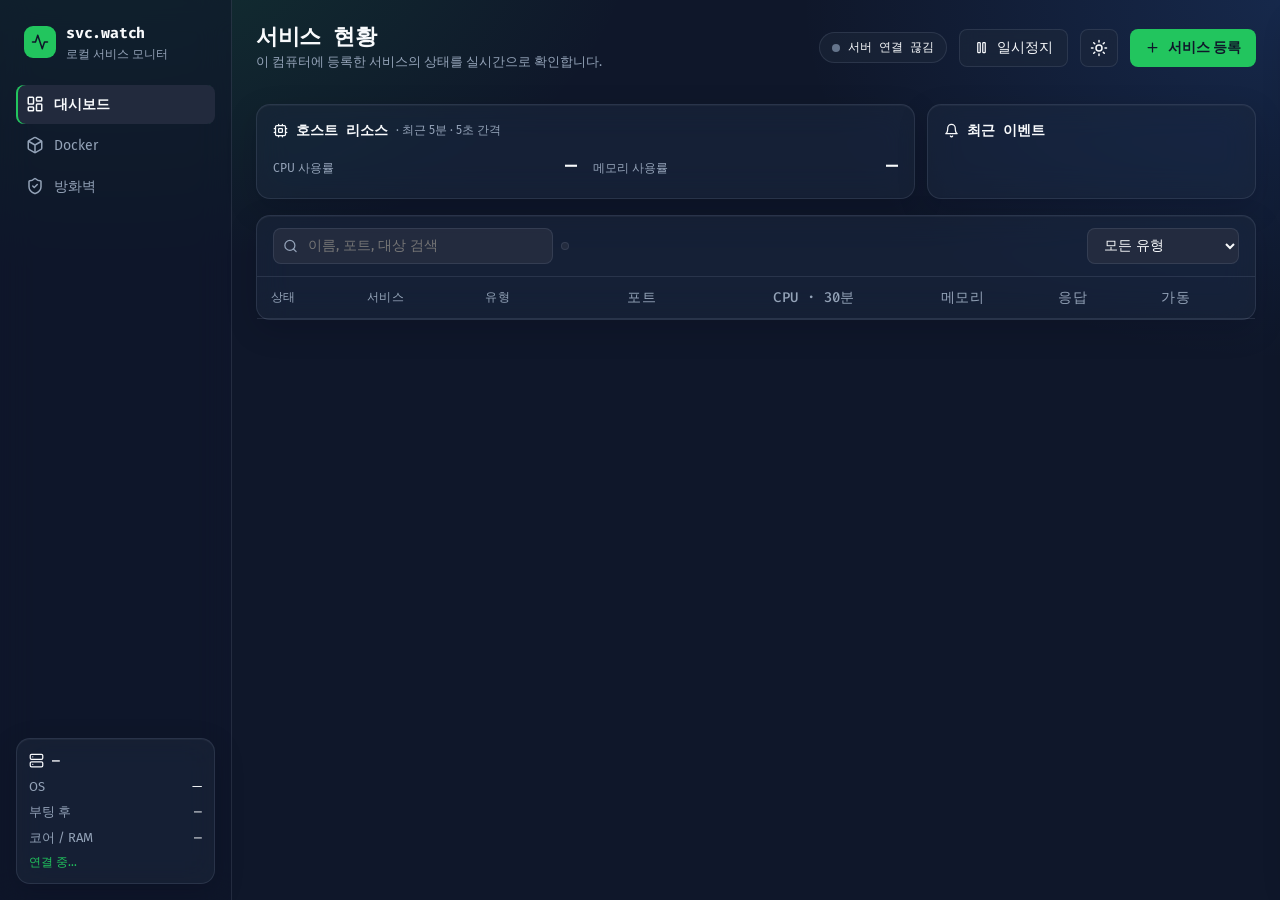
==== frontend/index.html @ e343bd52 "svc.watch 로컬 서비스 모니터 대시보드 추가 - FastAPI + psutil 백엔드, 빌드 없는 HTML/JS 프론트엔드 (127.0.0.1 전용) - 모니터링 대상: W" ====
<!DOCTYPE html>
<html lang="ko" data-theme="dark">
<head>
<meta charset="UTF-8">
<meta name="viewport" content="width=device-width, initial-scale=1">
<title>svc.watch · 로컬 서비스 모니터</title>
<link rel="preconnect" href="https://fonts.googleapis.com">
<link href="https://fonts.googleapis.com/css2?family=Fira+Code:wght@400;500;600;700&family=Fira+Sans:wght@300;400;500;600;700&display=swap" rel="stylesheet">
<link rel="stylesheet" href="app.css">
<script>document.documentElement.dataset.theme = localStorage.getItem('theme') || 'dark';</script>
</head>
<body>
<svg width="0" height="0" style="position:absolute" aria-hidden="true">
  <defs>
    <symbol id="i-server" viewBox="0 0 24 24"><rect width="20" height="8" x="2" y="2" rx="2"/><rect width="20" height="8" x="2" y="14" rx="2"/><path d="M6 6h.01M6 18h.01"/></symbol>
    <symbol id="i-dash" viewBox="0 0 24 24"><rect width="7" height="9" x="3" y="3" rx="1"/><rect width="7" height="5" x="14" y="3" rx="1"/><rect width="7" height="9" x="14" y="12" rx="1"/><rect width="7" height="5" x="3" y="16" rx="1"/></symbol>
    <symbol id="i-bell" viewBox="0 0 24 24"><path d="M6 8a6 6 0 0 1 12 0c0 7 3 9 3 9H3s3-2 3-9"/><path d="M10.3 21a1.94 1.94 0 0 0 3.4 0"/></symbol>
    <symbol id="i-file" viewBox="0 0 24 24"><path d="M15 2H6a2 2 0 0 0-2 2v16a2 2 0 0 0 2 2h12a2 2 0 0 0 2-2V7Z"/><path d="M14 2v4a2 2 0 0 0 2 2h4"/><path d="M16 13H8M16 17H8M10 9H8"/></symbol>
    <symbol id="i-gear" viewBox="0 0 24 24"><path d="M12.22 2h-.44a2 2 0 0 0-2 2v.18a2 2 0 0 1-1 1.73l-.43.25a2 2 0 0 1-2 0l-.15-.08a2 2 0 0 0-2.73.73l-.22.38a2 2 0 0 0 .73 2.73l.15.1a2 2 0 0 1 1 1.72v.51a2 2 0 0 1-1 1.74l-.15.09a2 2 0 0 0-.73 2.73l.22.38a2 2 0 0 0 2.73.73l.15-.08a2 2 0 0 1 2 0l.43.25a2 2 0 0 1 1 1.73V20a2 2 0 0 0 2 2h.44a2 2 0 0 0 2-2v-.18a2 2 0 0 1 1-1.73l.43-.25a2 2 0 0 1 2 0l.15.08a2 2 0 0 0 2.73-.73l.22-.39a2 2 0 0 0-.73-2.73l-.15-.08a2 2 0 0 1-1-1.74v-.5a2 2 0 0 1 1-1.74l.15-.09a2 2 0 0 0 .73-2.73l-.22-.38a2 2 0 0 0-2.73-.73l-.15.08a2 2 0 0 1-2 0l-.43-.25a2 2 0 0 1-1-1.73V4a2 2 0 0 0-2-2z"/><circle cx="12" cy="12" r="3"/></symbol>
    <symbol id="i-cpu" viewBox="0 0 24 24"><rect width="16" height="16" x="4" y="4" rx="2"/><rect width="6" height="6" x="9" y="9" rx="1"/><path d="M15 2v2M15 20v2M2 15h2M2 9h2M20 15h2M20 9h2M9 2v2M9 20v2"/></symbol>
    <symbol id="i-box" viewBox="0 0 24 24"><path d="M21 8a2 2 0 0 0-1-1.73l-7-4a2 2 0 0 0-2 0l-7 4A2 2 0 0 0 3 8v8a2 2 0 0 0 1 1.73l7 4a2 2 0 0 0 2 0l7-4A2 2 0 0 0 21 16Z"/><path d="m3.3 7 8.7 5 8.7-5M12 22V12"/></symbol>
    <symbol id="i-globe" viewBox="0 0 24 24"><circle cx="12" cy="12" r="10"/><path d="M12 2a14.5 14.5 0 0 0 0 20 14.5 14.5 0 0 0 0-20M2 12h20"/></symbol>
    <symbol id="i-cog" viewBox="0 0 24 24"><path d="M12 20a8 8 0 1 0 0-16 8 8 0 0 0 0 16Z"/><path d="M12 14a2 2 0 1 0 0-4 2 2 0 0 0 0 4Z"/><path d="M12 2v2M12 22v-2M17 20.66l-1-1.73M11 10.27 7 3.34M20.66 17l-1.73-1M3.34 7l1.73 1M14 12h8M2 12h2M20.66 7l-1.73 1M3.34 17l1.73-1M17 3.34l-1 1.73M11 13.73l-4 6.93"/></symbol>
    <symbol id="i-pause" viewBox="0 0 24 24"><rect x="14" y="4" width="4" height="16" rx="1"/><rect x="6" y="4" width="4" height="16" rx="1"/></symbol>
    <symbol id="i-play" viewBox="0 0 24 24"><polygon points="6 3 20 12 6 21 6 3"/></symbol>
    <symbol id="i-restart" viewBox="0 0 24 24"><path d="M21 12a9 9 0 1 1-9-9c2.52 0 4.93 1 6.74 2.74L21 8"/><path d="M21 3v5h-5"/></symbol>
    <symbol id="i-stop" viewBox="0 0 24 24"><rect width="14" height="14" x="5" y="5" rx="2"/></symbol>
    <symbol id="i-plus" viewBox="0 0 24 24"><path d="M5 12h14M12 5v14"/></symbol>
    <symbol id="i-search" viewBox="0 0 24 24"><circle cx="11" cy="11" r="8"/><path d="m21 21-4.3-4.3"/></symbol>
    <symbol id="i-sun" viewBox="0 0 24 24"><circle cx="12" cy="12" r="4"/><path d="M12 2v2M12 20v2M4.93 4.93l1.41 1.41M17.66 17.66l1.41 1.41M2 12h2M20 12h2M6.34 17.66l-1.41 1.41M19.07 4.93l-1.41 1.41"/></symbol>
    <symbol id="i-moon" viewBox="0 0 24 24"><path d="M12 3a6 6 0 0 0 9 9 9 9 0 1 1-9-9Z"/></symbol>
    <symbol id="i-x" viewBox="0 0 24 24"><path d="M18 6 6 18M6 6l12 12"/></symbol>
    <symbol id="i-download" viewBox="0 0 24 24"><path d="M21 15v4a2 2 0 0 1-2 2H5a2 2 0 0 1-2-2v-4"/><path d="m7 10 5 5 5-5M12 15V3"/></symbol>
    <symbol id="i-trash" viewBox="0 0 24 24"><path d="M3 6h18M19 6v14c0 1-1 2-2 2H7c-1 0-2-1-2-2V6M8 6V4c0-1 1-2 2-2h4c1 0 2 1 2 2v2"/></symbol>
    <symbol id="i-plug" viewBox="0 0 24 24"><path d="M12 22v-5M9 8V2M15 8V2M18 8v5a4 4 0 0 1-4 4h-4a4 4 0 0 1-4-4V8Z"/></symbol>
    <symbol id="i-activity" viewBox="0 0 24 24"><path d="M22 12h-4l-3 9L9 3l-3 9H2"/></symbol>
    <symbol id="i-layers" viewBox="0 0 24 24"><path d="m12.83 2.18a2 2 0 0 0-1.66 0L2.6 6.08a1 1 0 0 0 0 1.83l8.58 3.91a2 2 0 0 0 1.66 0l8.58-3.9a1 1 0 0 0 0-1.83Z"/><path d="m22 17.65-9.17 4.16a2 2 0 0 1-1.66 0L2 17.65M22 12.65l-9.17 4.16a2 2 0 0 1-1.66 0L2 12.65"/></symbol>
    <symbol id="i-shield" viewBox="0 0 24 24"><path d="M20 13c0 5-3.5 7.5-7.66 8.95a1 1 0 0 1-.67-.01C7.5 20.5 4 18 4 13V6a1 1 0 0 1 1-1c2 0 4.5-1.2 6.24-2.72a1.17 1.17 0 0 1 1.52 0C14.51 3.81 17 5 19 5a1 1 0 0 1 1 1z"/><path d="m9 12 2 2 4-4"/></symbol>
    <symbol id="i-ban" viewBox="0 0 24 24"><circle cx="12" cy="12" r="10"/><path d="m4.9 4.9 14.2 14.2"/></symbol>
    <symbol id="i-terminal" viewBox="0 0 24 24"><path d="m4 17 6-6-6-6M12 19h8"/></symbol>
    <symbol id="i-alert" viewBox="0 0 24 24"><path d="m21.73 18-8-14a2 2 0 0 0-3.48 0l-8 14A2 2 0 0 0 4 21h16a2 2 0 0 0 1.73-3"/><path d="M12 9v4M12 17h.01"/></symbol>
    <symbol id="i-undo" viewBox="0 0 24 24"><path d="M3 7v6h6"/><path d="M21 17a9 9 0 0 0-9-9 9 9 0 0 0-6 2.3L3 13"/></symbol>
    <symbol id="i-copy" viewBox="0 0 24 24"><rect width="14" height="14" x="8" y="8" rx="2"/><path d="M4 16c-1.1 0-2-.9-2-2V4c0-1.1.9-2 2-2h10c1.1 0 2 .9 2 2"/></symbol>
    <symbol id="i-hdd" viewBox="0 0 24 24"><path d="M22 12H2M5.45 5.11 2 12v6a2 2 0 0 0 2 2h16a2 2 0 0 0 2-2v-6l-3.45-6.89A2 2 0 0 0 16.76 4H7.24a2 2 0 0 0-1.79 1.11Z"/><path d="M6 16h.01M10 16h.01"/></symbol>
    <symbol id="i-folder" viewBox="0 0 24 24"><path d="M20 20a2 2 0 0 0 2-2V8a2 2 0 0 0-2-2h-7.9a2 2 0 0 1-1.69-.9L9.6 3.9A2 2 0 0 0 7.93 3H4a2 2 0 0 0-2 2v13a2 2 0 0 0 2 2Z"/></symbol>
    <symbol id="i-external" viewBox="0 0 24 24"><path d="M15 3h6v6M10 14 21 3M18 13v6a2 2 0 0 1-2 2H5a2 2 0 0 1-2-2V8a2 2 0 0 1 2-2h6"/></symbol>
    <symbol id="i-clock" viewBox="0 0 24 24"><circle cx="12" cy="12" r="10"/><path d="M12 6v6l4 2"/></symbol>
  </defs>
</svg>

<div class="shell">
  <aside class="side">
    <div class="brand">
      <div class="logo"><svg class="i"><use href="#i-activity"/></svg></div>
      <div><b>svc.watch</b><small>로컬 서비스 모니터</small></div>
    </div>
    <nav aria-label="주 메뉴">
      <ul>
        <li><a href="#dashboard" data-view="dashboard" aria-current="page"><svg class="i" aria-hidden="true"><use href="#i-dash"/></svg>대시보드<span class="count" id="navSvcCount" hidden></span></a></li>
        <li><a href="#docker" data-view="docker"><svg class="i" aria-hidden="true"><use href="#i-box"/></svg>Docker<span class="count" id="navDkCount" style="background:var(--st-warn);color:#0F172A" hidden></span></a></li>
        <li><a href="#firewall" data-view="firewall"><svg class="i" aria-hidden="true"><use href="#i-shield"/></svg>방화벽</a></li>
      </ul>
    </nav>
    <div class="hostcard glass">
      <div style="display:flex;align-items:center;gap:8px;font-weight:600"><svg class="i sm" aria-hidden="true"><use href="#i-server"/></svg><span class="mono" id="hostName">—</span></div>
      <div class="row"><span>OS</span><span id="hostOs">—</span></div>
      <div class="row"><span>부팅 후</span><span class="mono" id="hostUp">—</span></div>
      <div class="row"><span>코어 / RAM</span><span class="mono" id="hostSpec">—</span></div>
      <span class="agent" id="agentBadge">연결 중…</span>
    </div>
  </aside>

  <main>
    <div class="topbar">
      <div>
        <h1 id="pageTitle">서비스 현황</h1>
        <p id="pageSub">이 컴퓨터에 등록한 서비스의 상태를 실시간으로 확인합니다.</p>
      </div>
      <div class="spacer"></div>
      <span class="live" id="live" role="status" aria-live="polite"><span class="dot" aria-hidden="true"></span><span id="liveText">연결 중</span></span>
      <button class="btn" id="pauseBtn" aria-pressed="false"><svg class="i sm" aria-hidden="true"><use href="#i-pause"/></svg><span>일시정지</span></button>
      <button class="btn icon" id="themeBtn" aria-label="테마 전환"><svg class="i" aria-hidden="true"><use href="#i-sun"/></svg></button>
      <button class="btn accent" id="addBtn"><svg class="i sm" aria-hidden="true"><use href="#i-plus"/></svg>서비스 등록</button>
    </div>

    <!-- ===== Dashboard ===== -->
    <div class="view" id="view-dashboard">
      <section class="kpis" id="kpis" aria-label="요약"></section>
      <section class="row2">
        <div class="glass">
          <div class="card-head"><svg class="i sm" aria-hidden="true"><use href="#i-cpu"/></svg><h2>호스트 리소스</h2><span class="muted">· 최근 5분 · 5초 간격</span></div>
          <div class="host-charts">
            <div><div class="metric-head"><span>CPU 사용률</span><b id="hostCpuNow">—</b></div><div id="hostCpu"></div></div>
            <div><div class="metric-head"><span>메모리 사용률</span><b id="hostMemNow">—</b></div><div id="hostMem"></div></div>
          </div>
        </div>
        <div class="glass">
          <div class="card-head"><svg class="i sm" aria-hidden="true"><use href="#i-bell"/></svg><h2>최근 이벤트</h2><span class="spacer"></span>
            <button class="btn sm" id="notifyBtn" hidden><svg class="i sm" aria-hidden="true"><use href="#i-bell"/></svg>브라우저 알림 켜기</button></div>
          <ul class="feed" id="feed"></ul>
        </div>
      </section>
      <section class="glass">
        <div class="toolbar">
          <div class="search">
            <svg class="i sm" aria-hidden="true"><use href="#i-search"/></svg>
            <label class="sr-only" for="q">서비스 검색</label>
            <input class="input" id="q" placeholder="이름, 포트, 대상 검색">
          </div>
          <div class="seg" id="statusSeg" role="group" aria-label="상태 필터"></div>
          <div class="spacer"></div>
          <label class="sr-only" for="typeSel">유형 필터</label>
          <select class="input" id="typeSel">
            <option value="">모든 유형</option>
            <option value="svc">Windows 서비스</option>
            <option value="proc">프로세스</option>
            <option value="docker">Docker</option>
            <option value="http">HTTP 엔드포인트</option>
            <option value="task">작업 스케줄러</option>
          </select>
        </div>
        <div class="table-wrap">
          <table>
            <thead>
              <tr>
                <th>상태</th><th>서비스</th><th>유형</th>
                <th class="num c-net">PID</th><th class="num">포트</th>
                <th class="num">CPU · 30분</th><th class="num">메모리</th>
                <th class="num">응답</th><th class="num">가동</th><th class="num"><span class="sr-only">작업</span></th>
              </tr>
            </thead>
            <tbody id="rows"></tbody>
          </table>
        </div>
      </section>
    </div>

    <!-- ===== Docker ===== -->
    <div class="view" id="view-docker" hidden>
      <div id="dkBanner"></div>
      <section class="glass strip" id="dkStrip" aria-label="Docker 엔진 요약"></section>
      <section class="glass">
        <div class="toolbar">
          <div class="search">
            <svg class="i sm" aria-hidden="true"><use href="#i-search"/></svg>
            <label class="sr-only" for="dq">컨테이너 검색</label>
            <input class="input" id="dq" placeholder="이름, 이미지, 포트 검색">
          </div>
          <div class="seg" id="dkSeg" role="group" aria-label="컨테이너 상태 필터"></div>
          <div class="spacer"></div>
          <label class="check"><input type="checkbox" id="dkGroup" checked> Compose 프로젝트별로 묶기</label>
        </div>
        <div class="table-wrap">
          <table>
            <thead>
              <tr>
                <th>상태</th><th>컨테이너</th><th>포트</th>
                <th class="num">CPU · 30분</th><th class="num">메모리 / 한도</th><th class="num c-net">네트워크 ↓ / ↑</th>
                <th class="num">재시작</th><th class="num">가동</th><th class="num"><span class="sr-only">작업</span></th>
              </tr>
            </thead>
            <tbody id="dkRows"></tbody>
          </table>
        </div>
      </section>
      <section class="row2">
        <div class="glass">
          <div class="card-head"><svg class="i sm" aria-hidden="true"><use href="#i-hdd"/></svg><h2>Docker 디스크 사용량</h2><span class="spacer"></span>
            <button class="btn sm" id="dkPrune"><svg class="i sm" aria-hidden="true"><use href="#i-trash"/></svg>정리 (prune)</button></div>
          <ul class="expo" id="dkDisk"></ul>
        </div>
        <div class="glass">
          <div class="card-head"><svg class="i sm" aria-hidden="true"><use href="#i-activity"/></svg><h2>최근 Docker 이벤트</h2><span class="muted">· 대시보드 실행 이후</span></div>
          <ul class="feed" id="dkEvents"></ul>
        </div>
      </section>
    </div>

    <!-- ===== Firewall ===== -->
    <div class="view" id="view-firewall" hidden>
      <section class="kpis" id="fwKpis" aria-label="방화벽 요약"></section>
      <div id="fwBanners" style="display:grid;gap:var(--space-3)"></div>
      <section class="fw-grid">
        <div class="glass">
          <div class="card-head"><svg class="i sm" aria-hidden="true"><use href="#i-shield"/></svg><h2>허용 IP 목록</h2><span class="muted">· 여기 있는 IP만 들어올 수 있어요</span></div>
          <form class="addrow" id="fwAdd" novalidate>
            <div>
              <label for="fwIp">IP 또는 대역</label>
              <input class="input mono" id="fwIp" placeholder="203.0.113.10 · 192.168.0.0/24" aria-describedby="fwIpMsg" autocomplete="off">
              <div class="hint" id="fwIpMsg">IP 하나 또는 CIDR 대역 (IPv6도 가능)</div>
            </div>
            <div>
              <label for="fwName">이름</label>
              <input class="input" id="fwName" placeholder="예: 집 PC" autocomplete="off" maxlength="60">
            </div>
            <div>
              <label for="fwPorts">허용 포트</label>
              <select class="input" id="fwPorts"></select>
              <input class="input mono hidden-input" id="fwPortsCustom" placeholder="예: 80, 443" style="margin-top:6px" aria-label="직접 입력한 포트">
            </div>
            <button class="btn accent" type="submit"><svg class="i sm" aria-hidden="true"><use href="#i-plus"/></svg>추가</button>
          </form>
          <div class="table-wrap">
            <table class="compact">
              <thead><tr><th>사용</th><th>이름</th><th>IP / 대역</th><th>허용 포트</th><th>구분</th><th>만료</th><th><span class="sr-only">삭제</span></th></tr></thead>
              <tbody id="fwRows"></tbody>
            </table>
          </div>
        </div>
        <div style="display:grid;gap:var(--space-3)">
          <div class="glass">
            <div class="card-head"><svg class="i sm" aria-hidden="true"><use href="#i-globe"/></svg><h2>포트별 외부 노출</h2></div>
            <p class="card-note"><b>로컬만</b>: 이 PC 안에서만 접속 · <b>허용 목록</b>: 위 IP에서 접속 가능 · 목록에 없는 포트는 외부에서 모두 차단</p>
            <ul class="expo" id="fwExpo"></ul>
            <form class="mini-form" id="fwExpoAdd" novalidate>
              <input class="input mono" id="fwExpoPort" placeholder="포트" inputmode="numeric" aria-label="포트 번호" style="max-width:100px">
              <input class="input" id="fwExpoLabel" placeholder="이름 (예: 사내 API)" aria-label="포트 이름" maxlength="60">
              <button class="btn sm" type="submit"><svg class="i sm" aria-hidden="true"><use href="#i-plus"/></svg>포트 추가</button>
            </form>
          </div>
          <div class="glass">
            <div class="card-head"><svg class="i sm" aria-hidden="true"><use href="#i-ban"/></svg><h2>최근 차단된 접속</h2><span class="spacer"></span><span class="muted">방화벽 로그</span></div>
            <ul class="feed" id="fwBlocked"></ul>
          </div>
        </div>
      </section>
      <section class="glass">
        <div class="card-head"><svg class="i sm" aria-hidden="true"><use href="#i-alert"/></svg><h2>모든 IP를 허용하는 기존 규칙</h2><span class="spacer"></span>
          <button class="btn sm" id="fwScan"><svg class="i sm" aria-hidden="true"><use href="#i-search"/></svg>검사</button></div>
        <p class="card-note">다른 프로그램이 만든 "모든 IP 허용" 규칙은 기본 차단 정책을 무시하고 인터넷 접속을 들여보냅니다. 위 '포트별 외부 노출'에 넣은 포트는 차단 규칙으로 보호되지만, 그 밖의 포트는 여기서 끄는 규칙만큼 막혀요.</p>
        <ul class="expo" id="fwConf"></ul>
      </section>
      <section class="glass">
        <div class="card-head"><svg class="i sm" aria-hidden="true"><use href="#i-terminal"/></svg><h2>적용될 PowerShell 명령</h2><span class="muted">· 미리보기</span><span class="spacer"></span>
          <button class="btn sm" id="fwCopy"><svg class="i sm" aria-hidden="true"><use href="#i-copy"/></svg>복사</button></div>
        <pre class="code" id="fwCode" tabindex="0" aria-label="적용될 PowerShell 명령"></pre>
      </section>
      <div class="applybar glass" id="applyBar" role="status" aria-live="polite"></div>
    </div>
  </main>
</div>

<!-- Detail drawer -->
<div class="scrim" id="scrim"></div>
<aside class="drawer glass" id="drawer" aria-hidden="true" aria-labelledby="dName" role="dialog">
  <div class="drawer-head">
    <div style="flex:1;min-width:0">
      <div id="dStatus"></div>
      <h2 id="dName">—</h2>
      <div class="meta" id="dDesc"></div>
    </div>
    <div style="display:flex;gap:6px" id="dActions"></div>
    <button class="btn sm icon" id="closeDrawer" aria-label="상세 패널 닫기"><svg class="i sm" aria-hidden="true"><use href="#i-x"/></svg></button>
  </div>
  <div class="tabs" role="tablist" id="dTabs">
    <button class="tab" role="tab" data-tab="overview" aria-selected="true">개요</button>
    <button class="tab" role="tab" data-tab="logs" aria-selected="false">로그</button>
    <button class="tab" role="tab" data-tab="events" aria-selected="false">이벤트</button>
    <button class="tab" role="tab" data-tab="settings" aria-selected="false">설정</button>
  </div>
  <div class="drawer-body" id="dBody" role="tabpanel"></div>
</aside>

<!-- Register modal -->
<div class="backdrop" id="modal">
  <div class="modal glass" role="dialog" aria-modal="true" aria-labelledby="mTitle">
    <div class="modal-head">
      <div style="flex:1">
        <h2 id="mTitle">서비스 등록</h2>
        <p>이 컴퓨터에서 모니터링할 대상을 추가합니다.</p>
      </div>
      <button class="btn sm icon" id="xModal" aria-label="닫기"><svg class="i sm" aria-hidden="true"><use href="#i-x"/></svg></button>
    </div>
    <form id="mForm" novalidate>
      <div class="form" id="mBody"></div>
      <div class="modal-foot">
        <button class="btn" type="button" id="mTest"><svg class="i sm" aria-hidden="true"><use href="#i-plug"/></svg>연결 테스트</button>
        <div class="spacer"></div>
        <button class="btn" type="button" id="cancelModal">취소</button>
        <button class="btn accent" type="submit" id="saveModal">등록</button>
      </div>
    </form>
  </div>
</div>
<datalist id="discoverList"></datalist>

<script src="app.js"></script>
</body>
</html>
---- frontend/app.css ----
/* ===== Design tokens (ui-ux-pro-max: Real-Time Ops · Glassmorphism · Dark tech + status green) ===== */
  :root {
    --font-body: "Fira Sans", "Pretendard", "Malgun Gothic", system-ui, sans-serif;
    --font-mono: "Fira Code", "Malgun Gothic", ui-monospace, Consolas, monospace;
    --space-1: 4px; --space-2: 8px; --space-3: 12px; --space-4: 16px; --space-5: 24px; --space-6: 32px;
    --radius: 14px; --radius-sm: 8px;
    --blur: 16px;
    --ease: cubic-bezier(.2,.7,.2,1);
  }
  :root[data-theme="dark"] {
    color-scheme: dark;
    --color-background: #0F172A;
    --color-foreground: #F8FAFC;
    --color-card: rgba(30, 41, 59, 0.55);
    --color-card-solid: #1B2336;
    --color-muted: rgba(39, 47, 66, 0.8);
    --color-muted-foreground: #94A3B8;
    --color-border: rgba(148, 163, 184, 0.16);
    --color-border-strong: #475569;
    --color-primary: #1E293B;
    --color-secondary: #334155;
    --color-accent: #22C55E;
    --color-on-accent: #0F172A;
    --color-ring: #F8FAFC;
    --glow-1: rgba(34, 197, 94, 0.16);
    --glow-2: rgba(59, 130, 246, 0.16);
    --chart-line: #3B82F6;
    --chart-fill: rgba(59, 130, 246, 0.22);
    --chart-grid: rgba(148, 163, 184, 0.12);
    --chart-axis: rgba(148, 163, 184, 0.35);
    --logs-bg: rgba(2, 6, 23, 0.6);
  }
  :root[data-theme="light"] {
    color-scheme: light;
    --color-background: #EEF2F7;
    --color-foreground: #0F172A;
    --color-card: rgba(255, 255, 255, 0.62);
    --color-card-solid: #FFFFFF;
    --color-muted: rgba(226, 232, 240, 0.8);
    --color-muted-foreground: #475569;
    --color-border: rgba(15, 23, 42, 0.10);
    --color-border-strong: #94A3B8;
    --color-primary: #E2E8F0;
    --color-secondary: #CBD5E1;
    --color-accent: #22C55E;
    --color-on-accent: #0F172A;
    --color-ring: #0F172A;
    --glow-1: rgba(34, 197, 94, 0.18);
    --glow-2: rgba(37, 99, 235, 0.16);
    --chart-line: #2563EB;
    --chart-fill: rgba(37, 99, 235, 0.16);
    --chart-grid: rgba(15, 23, 42, 0.08);
    --chart-axis: rgba(15, 23, 42, 0.25);
    --logs-bg: #0F172A;
  }
  /* Status palette — always paired with icon + label */
  :root { --st-good: #22C55E; --st-warn: #F59E0B; --st-crit: #EF4444; --st-off: #64748B; --warn-text: #F59E0B; --crit-text: #F87171; }
  :root[data-theme="light"] { --warn-text: #B45309; --crit-text: #B91C1C; }

  * { box-sizing: border-box; }
  html, body { height: 100%; }
  body {
    margin: 0; font: 15px/1.5 var(--font-body); color: var(--color-foreground);
    background:
      radial-gradient(900px 600px at 8% -10%, var(--glow-1), transparent 60%),
      radial-gradient(800px 600px at 100% 0%, var(--glow-2), transparent 60%),
      var(--color-background);
    background-attachment: fixed;
  }
  button, input, select { font: inherit; color: inherit; }
  button { cursor: pointer; }
  :focus-visible { outline: 2px solid var(--color-ring); outline-offset: 2px; border-radius: 6px; }
  .mono { font-family: var(--font-mono); font-variant-numeric: tabular-nums; }
  .muted { color: var(--color-muted-foreground); }
  .sr-only { position: absolute; width: 1px; height: 1px; overflow: hidden; clip: rect(0 0 0 0); white-space: nowrap; }
  svg.i { width: 18px; height: 18px; flex: none; stroke: currentColor; fill: none; stroke-width: 2; stroke-linecap: round; stroke-linejoin: round; }
  svg.i.sm { width: 15px; height: 15px; }

  .glass {
    background: var(--color-card);
    border: 1px solid var(--color-border);
    border-radius: var(--radius);
    backdrop-filter: blur(var(--blur)) saturate(140%);
    -webkit-backdrop-filter: blur(var(--blur)) saturate(140%);
    box-shadow: 0 1px 0 rgba(255,255,255,0.04) inset, 0 10px 30px rgba(2,6,23,0.18);
  }

  /* ===== Shell ===== */
  .shell { display: grid; grid-template-columns: 232px 1fr; min-height: 100vh; }
  .side {
    position: sticky; top: 0; height: 100vh; padding: var(--space-4); display: flex; flex-direction: column; gap: var(--space-4);
    border-right: 1px solid var(--color-border); background: color-mix(in srgb, var(--color-background) 55%, transparent);
    backdrop-filter: blur(var(--blur)); -webkit-backdrop-filter: blur(var(--blur));
  }
  .brand { display: flex; align-items: center; gap: 10px; padding: 6px 8px; }
  .brand .logo { width: 32px; height: 32px; border-radius: 9px; display: grid; place-items: center; background: var(--color-accent); color: var(--color-on-accent); }
  .brand b { font-family: var(--font-mono); font-size: 15px; letter-spacing: -.2px; }
  .brand small { display: block; font-size: 12px; color: var(--color-muted-foreground); }
  nav ul { list-style: none; margin: 0; padding: 0; display: grid; gap: 2px; }
  nav a {
    display: flex; align-items: center; gap: 10px; padding: 9px 10px; border-radius: var(--radius-sm);
    color: var(--color-muted-foreground); text-decoration: none; font-size: 14px; transition: background .15s var(--ease), color .15s var(--ease);
  }
  nav a:hover { background: var(--color-muted); color: var(--color-foreground); }
  nav a[aria-current="page"] { background: var(--color-muted); color: var(--color-foreground); font-weight: 600; box-shadow: inset 2px 0 0 var(--color-accent); }
  nav .count { margin-left: auto; font: 600 12px var(--font-mono); background: var(--st-crit); color: #fff; padding: 0 7px; border-radius: 999px; }
  .hostcard { margin-top: auto; padding: var(--space-3); font-size: 13px; display: grid; gap: 6px; }
  .hostcard .row { display: flex; justify-content: space-between; gap: 8px; }
  .hostcard .row span:first-child { color: var(--color-muted-foreground); }
  .agent { display: inline-flex; align-items: center; gap: 6px; font-size: 12px; color: var(--st-good); }

  main { padding: var(--space-5); display: grid; gap: var(--space-4); align-content: start; min-width: 0; }

  /* ===== Topbar ===== */
  .topbar { display: flex; align-items: center; gap: var(--space-3); flex-wrap: wrap; }
  .topbar h1 { margin: 0; font: 600 22px/1.2 var(--font-mono); letter-spacing: -.4px; }
  .topbar p { margin: 2px 0 0; font-size: 13px; color: var(--color-muted-foreground); }
  .spacer { flex: 1; }
  .live {
    display: inline-flex; align-items: center; gap: 8px; padding: 6px 12px; border-radius: 999px;
    font: 500 12px var(--font-mono); border: 1px solid var(--color-border); background: var(--color-card);
  }
  .live .dot { width: 8px; height: 8px; border-radius: 50%; background: var(--st-good); box-shadow: 0 0 0 0 rgba(34,197,94,.6); animation: ping 2s infinite; }
  .live.paused .dot { background: var(--st-off); animation: none; box-shadow: none; }
  @keyframes ping { 0% { box-shadow: 0 0 0 0 rgba(34,197,94,.55); } 80%,100% { box-shadow: 0 0 0 8px rgba(34,197,94,0); } }

  .btn {
    display: inline-flex; align-items: center; justify-content: center; gap: 8px; min-height: 38px; padding: 0 14px;
    border-radius: var(--radius-sm); border: 1px solid var(--color-border); background: var(--color-card);
    font-size: 14px; font-weight: 500; transition: background .15s var(--ease), border-color .15s var(--ease), transform .1s var(--ease);
    backdrop-filter: blur(8px); -webkit-backdrop-filter: blur(8px);
  }
  .btn:hover { background: var(--color-muted); border-color: var(--color-border-strong); }
  .btn:active { transform: translateY(1px); }
  .btn.accent { background: var(--color-accent); color: var(--color-on-accent); border-color: transparent; font-weight: 600; }
  .btn.accent:hover { background: #4ADE80; }
  .btn.icon { width: 38px; padding: 0; }
  .btn.sm { min-height: 32px; padding: 0 10px; font-size: 13px; }
  .btn.sm.icon { width: 32px; }
  .btn.danger:hover { color: var(--st-crit); border-color: color-mix(in srgb, var(--st-crit) 50%, transparent); }

  /* ===== Status badge ===== */
  .status { display: inline-flex; align-items: center; gap: 6px; font-size: 13px; font-weight: 500; white-space: nowrap; }
  .pill { padding: 2px 9px 2px 6px; border-radius: 999px; border: 1px solid; }
  .pill.running { color: var(--st-good); border-color: color-mix(in srgb, var(--st-good) 35%, transparent); background: color-mix(in srgb, var(--st-good) 10%, transparent); }
  .pill.warning { color: var(--st-warn); border-color: color-mix(in srgb, var(--st-warn) 35%, transparent); background: color-mix(in srgb, var(--st-warn) 10%, transparent); }
  .pill.down    { color: var(--st-crit); border-color: color-mix(in srgb, var(--st-crit) 40%, transparent); background: color-mix(in srgb, var(--st-crit) 12%, transparent); }
  .pill.stopped { color: var(--color-muted-foreground); border-color: var(--color-border); background: var(--color-muted); }
  :root[data-theme="light"] .pill.running { color: #15803D; }
  :root[data-theme="light"] .pill.warning { color: #B45309; }
  :root[data-theme="light"] .pill.down { color: #B91C1C; }

  /* ===== KPI tiles ===== */
  .kpis { display: grid; grid-template-columns: repeat(4, 1fr); gap: var(--space-3); }
  .tile { padding: var(--space-4); display: grid; gap: 6px; position: relative; overflow: hidden; }
  .tile .label { display: flex; align-items: center; gap: 8px; font-size: 13px; color: var(--color-muted-foreground); }
  .tile .value { font: 600 34px/1 var(--font-mono); letter-spacing: -1px; }
  .tile .sub { font-size: 12px; color: var(--color-muted-foreground); }
  .tile::after { content: ""; position: absolute; inset: auto 0 0 0; height: 2px; background: var(--bar, transparent); opacity: .8; }

  /* ===== Grid row 2 ===== */
  .row2 { display: grid; grid-template-columns: 2fr 1fr; gap: var(--space-3); }
  .card-head { display: flex; align-items: center; gap: var(--space-2); padding: var(--space-4) var(--space-4) 0; }
  .card-head h2 { margin: 0; font: 600 14px var(--font-mono); }
  .card-head .muted { font-size: 12px; }
  .host-charts { display: grid; grid-template-columns: 1fr 1fr; gap: var(--space-4); padding: var(--space-3) var(--space-4) var(--space-4); }
  .metric-head { display: flex; align-items: baseline; justify-content: space-between; margin-bottom: 4px; }
  .metric-head span { font-size: 12px; color: var(--color-muted-foreground); }
  .metric-head b { font: 600 20px var(--font-mono); }

  .feed { list-style: none; margin: 0; padding: var(--space-2) var(--space-2) var(--space-3); display: grid; }
  .feed li { display: grid; grid-template-columns: 20px 1fr auto; gap: 10px; padding: 9px 8px; border-radius: var(--radius-sm); font-size: 13px; align-items: start; }
  .feed li:hover { background: var(--color-muted); }
  .feed b { font-weight: 600; display: block; }
  .feed time { font: 12px var(--font-mono); color: var(--color-muted-foreground); }

  /* ===== Filters + table ===== */
  .toolbar { display: flex; gap: var(--space-2); align-items: center; flex-wrap: wrap; padding: var(--space-3) var(--space-4); border-bottom: 1px solid var(--color-border); }
  .search { position: relative; }
  .search svg { position: absolute; left: 10px; top: 50%; transform: translateY(-50%); color: var(--color-muted-foreground); }
  .input, select.input {
    min-height: 36px; padding: 0 12px; border-radius: var(--radius-sm); border: 1px solid var(--color-border);
    background: var(--color-muted); font-size: 14px; transition: border-color .15s var(--ease);
  }
  .input:hover { border-color: var(--color-border-strong); }
  .search .input { padding-left: 34px; width: 280px; }
  .seg { display: inline-flex; padding: 3px; gap: 2px; border-radius: 10px; background: var(--color-muted); border: 1px solid var(--color-border); }
  .seg button { border: 0; background: none; padding: 5px 10px; border-radius: 7px; font-size: 13px; color: var(--color-muted-foreground); transition: background .15s var(--ease), color .15s var(--ease); }
  .seg button:hover { color: var(--color-foreground); }
  .seg button[aria-pressed="true"] { background: var(--color-card-solid); color: var(--color-foreground); box-shadow: 0 1px 3px rgba(0,0,0,.25); }
  .seg .n { font-family: var(--font-mono); font-size: 12px; margin-left: 5px; opacity: .75; }

  .table-wrap { overflow-x: auto; }
  table { width: 100%; border-collapse: collapse; min-width: 980px; }
  th, td { text-align: left; padding: 11px 14px; border-bottom: 1px solid var(--color-border); vertical-align: middle; }
  th { font: 500 12px var(--font-mono); text-transform: uppercase; letter-spacing: .4px; color: var(--color-muted-foreground); }
  tbody tr { cursor: pointer; transition: background .15s var(--ease); }
  tbody tr:hover { background: var(--color-muted); }
  tbody tr[aria-selected="true"] { background: color-mix(in srgb, var(--chart-line) 14%, transparent); }
  tbody tr:last-child td { border-bottom: 0; }
  .num { text-align: right; font-family: var(--font-mono); font-variant-numeric: tabular-nums; font-size: 14px; }
  .svc { display: flex; align-items: center; gap: 10px; }
  .svc .ico { width: 32px; height: 32px; border-radius: 9px; display: grid; place-items: center; background: var(--color-muted); border: 1px solid var(--color-border); color: var(--color-muted-foreground); flex: none; }
  .svc b { display: block; font-weight: 600; font-size: 14px; }
  .svc span { font-size: 12px; color: var(--color-muted-foreground); font-family: var(--font-mono); }
  .svc span.alert { color: var(--warn-text); font-family: var(--font-body); }
  .svc span.alert.crit { color: var(--crit-text); }
  .spark { display: flex; align-items: center; gap: 10px; justify-content: flex-end; }
  .actions { display: flex; gap: 4px; justify-content: flex-end; }

  /* ===== Drawer ===== */
  .scrim { position: fixed; inset: 0; background: rgba(2,6,23,.45); opacity: 0; pointer-events: none; transition: opacity .2s var(--ease); z-index: 19; }
  .scrim.open { opacity: 1; pointer-events: auto; }
  .drawer {
    position: fixed; top: 12px; right: 12px; bottom: 12px; width: min(580px, calc(100vw - 24px)); z-index: 20;
    transform: translateX(calc(100% + 24px)); transition: transform .25s var(--ease); overflow-y: auto;
    background: color-mix(in srgb, var(--color-card-solid) 82%, transparent);
  }
  .drawer.open { transform: none; }
  .drawer-head { padding: var(--space-4) var(--space-5); display: flex; gap: var(--space-3); align-items: flex-start; }
  .drawer-head h2 { margin: 6px 0 2px; font: 600 19px var(--font-mono); }
  .drawer-head .meta { font-size: 13px; color: var(--color-muted-foreground); font-family: var(--font-mono); }
  .tabs { display: flex; gap: 2px; padding: 0 var(--space-5); border-bottom: 1px solid var(--color-border); position: sticky; top: 0; background: inherit; z-index: 2; backdrop-filter: blur(var(--blur)); }
  .tab { border: 0; background: none; padding: 10px 12px; font-size: 14px; color: var(--color-muted-foreground); border-bottom: 2px solid transparent; transition: color .15s var(--ease); }
  .tab:hover { color: var(--color-foreground); }
  .tab[aria-selected="true"] { color: var(--color-foreground); border-bottom-color: var(--color-accent); font-weight: 600; }
  .drawer-body { padding: var(--space-4) var(--space-5) var(--space-6); display: grid; gap: var(--space-5); }
  .callout { display: flex; gap: 10px; align-items: flex-start; padding: 12px 14px; border-radius: var(--radius-sm); font-size: 14px; border: 1px solid; }
  .callout.warning { border-color: color-mix(in srgb, var(--st-warn) 40%, transparent); background: color-mix(in srgb, var(--st-warn) 10%, transparent); }
  .callout.down { border-color: color-mix(in srgb, var(--st-crit) 40%, transparent); background: color-mix(in srgb, var(--st-crit) 10%, transparent); }
  .kv { display: grid; grid-template-columns: 110px 1fr; gap: 8px 14px; font-size: 14px; margin: 0; }
  .kv dt { color: var(--color-muted-foreground); font-size: 13px; }
  .kv dd { margin: 0; word-break: break-all; }
  .kv code { font: 13px var(--font-mono); background: var(--color-muted); padding: 2px 7px; border-radius: 6px; }
  h3 { margin: 0 0 8px; font: 600 13px var(--font-mono); color: var(--color-muted-foreground); display: flex; justify-content: space-between; align-items: baseline; }
  h3 b { color: var(--color-foreground); font-size: 16px; }

  .chart { position: relative; border-radius: var(--radius-sm); }
  .chart svg { display: block; width: 100%; height: auto; overflow: visible; }
  .chart:focus-visible { outline-offset: 4px; }
  .tip {
    position: absolute; pointer-events: none; z-index: 3; white-space: nowrap; transform: translate(-50%, calc(-100% - 10px));
    font: 12px var(--font-mono); padding: 5px 9px; border-radius: 7px; opacity: 0; transition: opacity .1s;
    background: var(--color-card-solid); border: 1px solid var(--color-border-strong); box-shadow: 0 6px 18px rgba(0,0,0,.3);
  }
  .legend { display: flex; gap: 14px; font-size: 12px; color: var(--color-muted-foreground); margin-top: 6px; flex-wrap: wrap; }
  .legend span { display: inline-flex; align-items: center; gap: 6px; }

  .logs { background: var(--logs-bg); color: #CBD5E1; border: 1px solid var(--color-border); border-radius: var(--radius-sm); padding: 12px 14px; font: 12.5px/1.7 var(--font-mono); max-height: 320px; overflow: auto; white-space: pre-wrap; }
  .logs .w { color: #FBBF24; } .logs .e { color: #F87171; } .logs .t { color: #64748B; } .logs .ok { color: #4ADE80; }
  .events { list-style: none; margin: 0; padding: 0; display: grid; gap: 0; }
  .events li { display: grid; grid-template-columns: 20px 1fr auto; gap: 12px; padding: 10px 0; border-bottom: 1px solid var(--color-border); font-size: 14px; }
  .events time { font: 12px var(--font-mono); color: var(--color-muted-foreground); }

  /* ===== Modal ===== */
  .backdrop { position: fixed; inset: 0; background: rgba(2,6,23,.55); display: none; z-index: 30; align-items: center; justify-content: center; padding: 20px; backdrop-filter: blur(4px); }
  .backdrop.open { display: flex; }
  .modal { width: min(600px, 100%); max-height: 92vh; overflow: auto; background: color-mix(in srgb, var(--color-card-solid) 88%, transparent); }
  .modal-head { padding: var(--space-5) var(--space-5) var(--space-2); display: flex; gap: 12px; }
  .modal-head h2 { margin: 0; font: 600 19px var(--font-mono); }
  .modal-head p { margin: 4px 0 0; color: var(--color-muted-foreground); font-size: 14px; }
  .form { padding: var(--space-3) var(--space-5); display: grid; gap: var(--space-4); }
  .field > label, .field > .lbl { display: block; font-size: 13px; font-weight: 600; margin-bottom: 6px; }
  .field .input, .field select { width: 100%; }
  .hint { font-size: 12px; color: var(--color-muted-foreground); margin-top: 5px; }
  .two { display: grid; grid-template-columns: 1fr 1fr; gap: var(--space-3); }
  .typepick { display: grid; grid-template-columns: repeat(4, 1fr); gap: var(--space-2); }
  .typepick button {
    display: grid; justify-items: center; gap: 6px; padding: 14px 6px; border-radius: 10px; font-size: 13px;
    border: 1px solid var(--color-border); background: var(--color-muted); color: var(--color-muted-foreground);
    transition: border-color .15s var(--ease), background .15s var(--ease), color .15s var(--ease);
  }
  .typepick button:hover { color: var(--color-foreground); border-color: var(--color-border-strong); }
  .typepick button[aria-checked="true"] { border-color: var(--color-accent); color: var(--color-foreground); background: color-mix(in srgb, var(--color-accent) 12%, transparent); font-weight: 600; }
  .typepick svg.i { width: 22px; height: 22px; }
  .check { display: flex; align-items: center; gap: 10px; font-size: 14px; padding: 4px 0; cursor: pointer; }
  .check input { width: 16px; height: 16px; accent-color: var(--color-accent); }
  .modal-foot { padding: var(--space-4) var(--space-5) var(--space-5); display: flex; gap: var(--space-2); }

  .note { padding: var(--space-3) var(--space-4); font-size: 13px; color: var(--color-muted-foreground); border-style: dashed; }
  .note b { color: var(--color-foreground); }

  .toast { position: fixed; left: 50%; bottom: 24px; transform: translateX(-50%); z-index: 50; padding: 10px 16px; font-size: 14px; display: flex; gap: 8px; align-items: center; background: var(--color-card-solid); }


  [hidden] { display: none !important; }
  .view { display: grid; gap: var(--space-4); }
  .view > *, .fw-grid > *, .row2 > * { min-width: 0; }
  th, td.num { white-space: nowrap; }
  .strip { display: flex; flex-wrap: wrap; gap: var(--space-6); padding: var(--space-4) var(--space-5); }
  .strip .item { display: grid; gap: 2px; }
  .strip .item span { font-size: 12px; color: var(--color-muted-foreground); }
  .strip .item b { font: 600 17px var(--font-mono); }
  .strip .item small { font: 400 12px var(--font-body); color: var(--color-muted-foreground); }
  .meter { display: inline-block; height: 6px; width: 80px; background: var(--color-muted); border-radius: 3px; overflow: hidden; }
  .meter > i { display: block; height: 100%; background: var(--chart-line); border-radius: 3px; }
  .meter.hot > i { background: var(--st-warn); }
  .memcell { display: flex; align-items: center; gap: 10px; justify-content: flex-end; white-space: nowrap; }
  .pcode { font: 12.5px var(--font-mono); background: var(--color-muted); border: 1px solid var(--color-border); padding: 1px 7px; border-radius: 6px; white-space: nowrap; display: inline-block; margin: 1px 0; }
  tr.group td { background: color-mix(in srgb, var(--color-muted) 55%, transparent); font: 600 12px var(--font-mono); color: var(--color-muted-foreground); padding: 7px 14px; cursor: default; }
  tr.group td svg { vertical-align: -3px; margin-right: 4px; }
  .compact { min-width: 640px; }
  .compact tbody tr { cursor: default; }
  .compact tbody tr:hover { background: transparent; }

  .switch { position: relative; width: 40px; height: 22px; flex: none; display: inline-block; }
  .switch input { position: absolute; inset: 0; opacity: 0; margin: 0; cursor: pointer; z-index: 1; }
  .switch span { position: absolute; inset: 0; border-radius: 999px; background: var(--color-secondary); transition: background .15s var(--ease); }
  .switch span::after { content: ""; position: absolute; top: 3px; left: 3px; width: 16px; height: 16px; border-radius: 50%; background: #fff; transition: transform .15s var(--ease); box-shadow: 0 1px 2px rgba(0,0,0,.3); }
  .switch input:checked + span { background: var(--color-accent); }
  .switch input:checked + span::after { transform: translateX(18px); }
  .switch input:focus-visible + span { outline: 2px solid var(--color-ring); outline-offset: 2px; }

  .banner { display: flex; gap: 12px; align-items: flex-start; padding: 14px 16px; border-radius: var(--radius); border: 1px solid; font-size: 14px; }
  .banner .grow { flex: 1; }
  .banner b { display: block; margin-bottom: 2px; }
  .banner.info { border-color: color-mix(in srgb, var(--color-accent) 35%, transparent); background: color-mix(in srgb, var(--color-accent) 8%, transparent); }
  .banner.off { border-color: var(--color-border); background: var(--color-card); }
  .banner.warn { border-color: color-mix(in srgb, var(--st-warn) 45%, transparent); background: color-mix(in srgb, var(--st-warn) 10%, transparent); }
  .banner.warn svg.i { color: var(--warn-text); }
  .banner.info > svg.i { color: var(--st-good); }

  .fw-grid { display: grid; grid-template-columns: 3fr 2fr; gap: var(--space-3); align-items: start; }
  .addrow { display: grid; grid-template-columns: 1.3fr 1fr 1fr auto; gap: 10px; padding: var(--space-3) var(--space-4) var(--space-4); border-bottom: 1px solid var(--color-border); align-items: start; }
  .addrow label { display: block; font-size: 12px; font-weight: 600; margin-bottom: 5px; }
  .addrow .input { width: 100%; }
  .addrow .btn { margin-top: 23px; }
  .hint.err { color: var(--crit-text); }
  .input[aria-invalid="true"] { border-color: var(--st-crit); }
  .scope { display: inline-flex; align-items: center; gap: 5px; font-size: 12px; padding: 1px 8px; border-radius: 999px; border: 1px solid var(--color-border); background: var(--color-muted); white-space: nowrap; }
  .scope.net { color: var(--warn-text); border-color: color-mix(in srgb, var(--st-warn) 40%, transparent); }
  .tag-new { font: 600 11px var(--font-mono); color: var(--color-on-accent); background: var(--color-accent); padding: 0 6px; border-radius: 4px; margin-left: 6px; vertical-align: 1px; }
  .expo { list-style: none; margin: 0; padding: 6px 8px 10px; display: grid; }
  .expo li { display: flex; align-items: center; gap: 12px; padding: 9px 8px; border-radius: var(--radius-sm); font-size: 14px; }
  .expo li:hover { background: var(--color-muted); }
  .expo .grow { flex: 1; min-width: 0; }
  .expo .grow span { display: block; font-size: 12px; color: var(--color-muted-foreground); font-family: var(--font-mono); }
  .seg.sm button { padding: 3px 9px; font-size: 12px; }
  .card-note { margin: 4px 16px 0; font-size: 12px; color: var(--color-muted-foreground); }
  .code { margin: 12px 16px 16px; background: var(--logs-bg); color: #CBD5E1; border: 1px solid var(--color-border); border-radius: var(--radius-sm); padding: 12px 14px; font: 12.5px/1.75 var(--font-mono); white-space: pre; overflow: auto; }
  .code .c { color: #64748B; } .code .k { color: #4ADE80; } .code .s { color: #FBBF24; }
  .applybar { position: relative; display: flex; align-items: center; gap: 12px; padding: 12px 16px; flex-wrap: wrap; z-index: 5; background: color-mix(in srgb, var(--color-card-solid) 88%, transparent); }
  .applybar.pending, .applybar.rollback { position: sticky; bottom: 12px; }
  @media (max-width: 1500px) { .c-net { display: none; } }
  .applybar.pending { border-color: color-mix(in srgb, var(--st-warn) 50%, transparent); }
  .applybar.rollback { border-color: color-mix(in srgb, var(--chart-line) 60%, transparent); }
  .applybar .count-big { font: 600 18px var(--font-mono); }
  @media (max-width: 1200px) { .row2, .fw-grid { grid-template-columns: 1fr; } }
  @media (max-width: 1024px) {
    .shell { grid-template-columns: 1fr; }
    .side { position: static; height: auto; flex-direction: row; align-items: center; flex-wrap: wrap; border-right: 0; border-bottom: 1px solid var(--color-border); }
    .side nav ul { display: flex; flex-wrap: wrap; } .hostcard { display: none; }
    .kpis { grid-template-columns: repeat(2, 1fr); }
  }
  @media (max-width: 640px) {
    main { padding: var(--space-3); }
    .host-charts { grid-template-columns: 1fr; }
    .search .input { width: 100%; } .search { flex: 1 1 100%; }
    .typepick { grid-template-columns: repeat(2, 1fr); } .two { grid-template-columns: 1fr; }
    .addrow { grid-template-columns: 1fr; } .addrow .btn { margin-top: 0; }
    .strip { gap: var(--space-4); }
  }
  @media (prefers-reduced-motion: reduce) {
    *, *::before, *::after { animation: none !important; transition: none !important; }
  }

/* ===== App additions (real data states) ===== */
.btn[disabled] { opacity: .55; cursor: not-allowed; }
.btn.busy { pointer-events: none; opacity: .7; }
.empty { text-align: center; padding: 40px 16px; color: var(--color-muted-foreground); display: grid; gap: 10px; justify-items: center; }
.empty b { color: var(--color-foreground); font-size: 15px; }
.collecting { display: grid; place-items: center; height: 110px; font-size: 13px; color: var(--color-muted-foreground); border: 1px dashed var(--color-border); border-radius: var(--radius-sm); }
.inline-result { font-size: 13px; padding: 8px 12px; border-radius: var(--radius-sm); border: 1px solid var(--color-border); background: var(--color-muted); }
.inline-result.ok { border-color: color-mix(in srgb, var(--st-good) 45%, transparent); }
.inline-result.bad { border-color: color-mix(in srgb, var(--st-crit) 45%, transparent); }
.form-err { font-size: 13px; color: var(--crit-text); }
.tag { font: 600 11px var(--font-mono); padding: 0 6px; border-radius: 4px; border: 1px solid var(--color-border); color: var(--color-muted-foreground); margin-left: 6px; }
.tag.good { color: var(--st-good); border-color: color-mix(in srgb, var(--st-good) 40%, transparent); }
.mini-form { display: flex; gap: 8px; padding: 4px 16px 14px; flex-wrap: wrap; }
.mini-form .input { flex: 1; min-width: 90px; }
.pill.unknown { color: var(--color-muted-foreground); border-color: var(--color-border); background: var(--color-muted); }
.logs .line-err { color: #F87171; } .logs .line-warn { color: #FBBF24; }
.drawer .actions-row { display: flex; gap: 8px; flex-wrap: wrap; }
.hidden-input { display: none; }
.svc > div { min-width: 0; }
.svc span { display: block; max-width: 320px; white-space: nowrap; overflow: hidden; text-overflow: ellipsis; }

.typepick { grid-template-columns: repeat(5, 1fr); }
@media (max-width: 640px) { .typepick { grid-template-columns: repeat(3, 1fr); } }
.importbox { border: 1px solid var(--color-border); border-radius: var(--radius-sm); background: var(--color-muted); padding: 10px 12px; display: grid; gap: 6px; }
.importbox .head { display: flex; align-items: center; gap: 8px; font-size: 13px; font-weight: 600; flex-wrap: wrap; }
.importbox .head .btn { white-space: nowrap; }
.importbox ul { list-style: none; margin: 0; padding: 0; display: grid; gap: 2px; max-height: 260px; overflow: auto; }
.importbox li label { display: grid; grid-template-columns: 18px 1fr auto; gap: 10px; align-items: center; padding: 6px 4px; border-radius: 6px; cursor: pointer; font-size: 13px; }
.importbox li label:hover { background: var(--color-card); }
.importbox li small { display: block; color: var(--color-muted-foreground); font-family: var(--font-mono); font-size: 11.5px; white-space: nowrap; overflow: hidden; text-overflow: ellipsis; max-width: 360px; }
.importbox li.done { opacity: .55; }
.linkbtn { display: inline-flex; align-items: center; gap: 6px; border: 0; background: none; padding: 0; cursor: pointer; color: inherit; text-decoration: none; text-align: left; max-width: 100%; }
.linkbtn code { transition: background .15s var(--ease), color .15s var(--ease); }
.linkbtn:hover code { background: color-mix(in srgb, var(--chart-line) 22%, transparent); color: var(--color-foreground); text-decoration: underline; }
.linkbtn svg { color: var(--chart-line); flex: none; }
.rowlink { display: inline-flex; vertical-align: -2px; color: var(--chart-line); padding: 2px; border-radius: 4px; }
.rowlink:hover { background: color-mix(in srgb, var(--chart-line) 20%, transparent); }
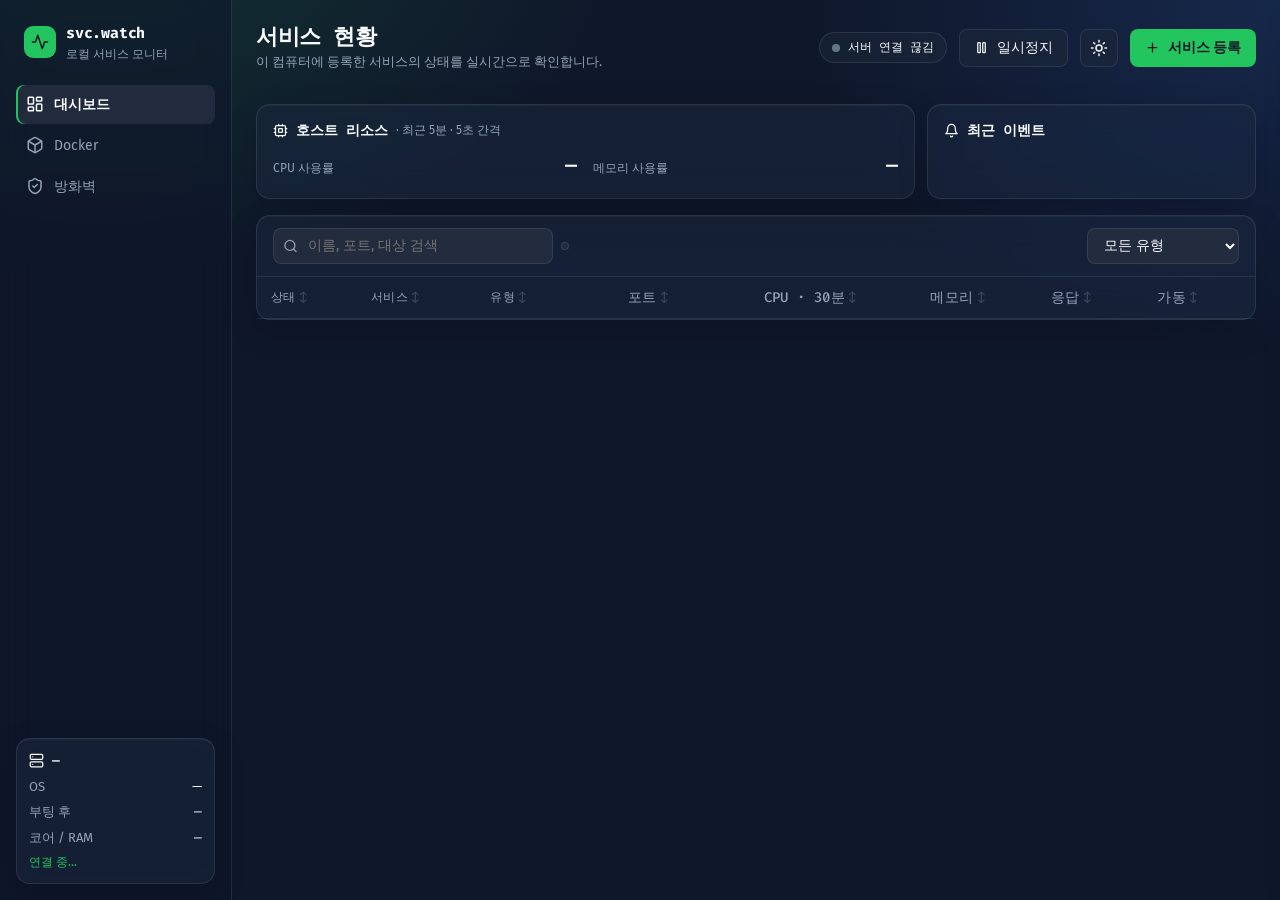
==== commit 631b7a4d: "HTTP 서비스 지표·폴더·로그, 컬럼 정렬, README 스크린샷 추가 - HTTP 유형: 이 PC 주소면 그 포트의 서버 프로세스를 찾아 CPU·메모리·포트·가동시간 수집,  " ====
--- a/frontend/index.html
+++ b/frontend/index.html
@@ -123,10 +123,16 @@
           <table>
             <thead>
               <tr>
-                <th>상태</th><th>서비스</th><th>유형</th>
-                <th class="num c-net">PID</th><th class="num">포트</th>
-                <th class="num">CPU · 30분</th><th class="num">메모리</th>
-                <th class="num">응답</th><th class="num">가동</th><th class="num"><span class="sr-only">작업</span></th>
+                <th data-sort="status"><button type="button">상태</button></th>
+                <th data-sort="name"><button type="button">서비스</button></th>
+                <th data-sort="type"><button type="button">유형</button></th>
+                <th class="num c-net" data-sort="pid"><button type="button">PID</button></th>
+                <th class="num" data-sort="port"><button type="button">포트</button></th>
+                <th class="num" data-sort="cpu"><button type="button">CPU · 30분</button></th>
+                <th class="num" data-sort="mem"><button type="button">메모리</button></th>
+                <th class="num" data-sort="latency"><button type="button">응답</button></th>
+                <th class="num" data-sort="uptime"><button type="button">가동</button></th>
+                <th class="num"><span class="sr-only">작업</span></th>
               </tr>
             </thead>
             <tbody id="rows"></tbody>
--- a/frontend/app.css
+++ b/frontend/app.css
@@ -401,3 +401,14 @@
 .linkbtn svg { color: var(--chart-line); flex: none; }
 .rowlink { display: inline-flex; vertical-align: -2px; color: var(--chart-line); padding: 2px; border-radius: 4px; }
 .rowlink:hover { background: color-mix(in srgb, var(--chart-line) 20%, transparent); }
+.expo .grow span.tag { display: inline-block; font-family: var(--font-mono); vertical-align: 1px; }
+.svc span.tag { display: inline-block; max-width: none; }
+.spark span { min-width: 40px !important; }
+
+th[data-sort] button { all: unset; cursor: pointer; display: inline-flex; align-items: center; gap: 4px; border-radius: 4px; }
+th[data-sort] button:hover { color: var(--color-foreground); }
+th[data-sort] button:focus-visible { outline: 2px solid var(--color-ring); outline-offset: 2px; }
+th[data-sort] button::after { content: "\2195"; opacity: .3; font-size: 11px; }
+th.sorted { color: var(--color-foreground); }
+th.sorted[aria-sort="ascending"] button::after { content: "\25B2"; opacity: .9; font-size: 9px; }
+th.sorted[aria-sort="descending"] button::after { content: "\25BC"; opacity: .9; font-size: 9px; }
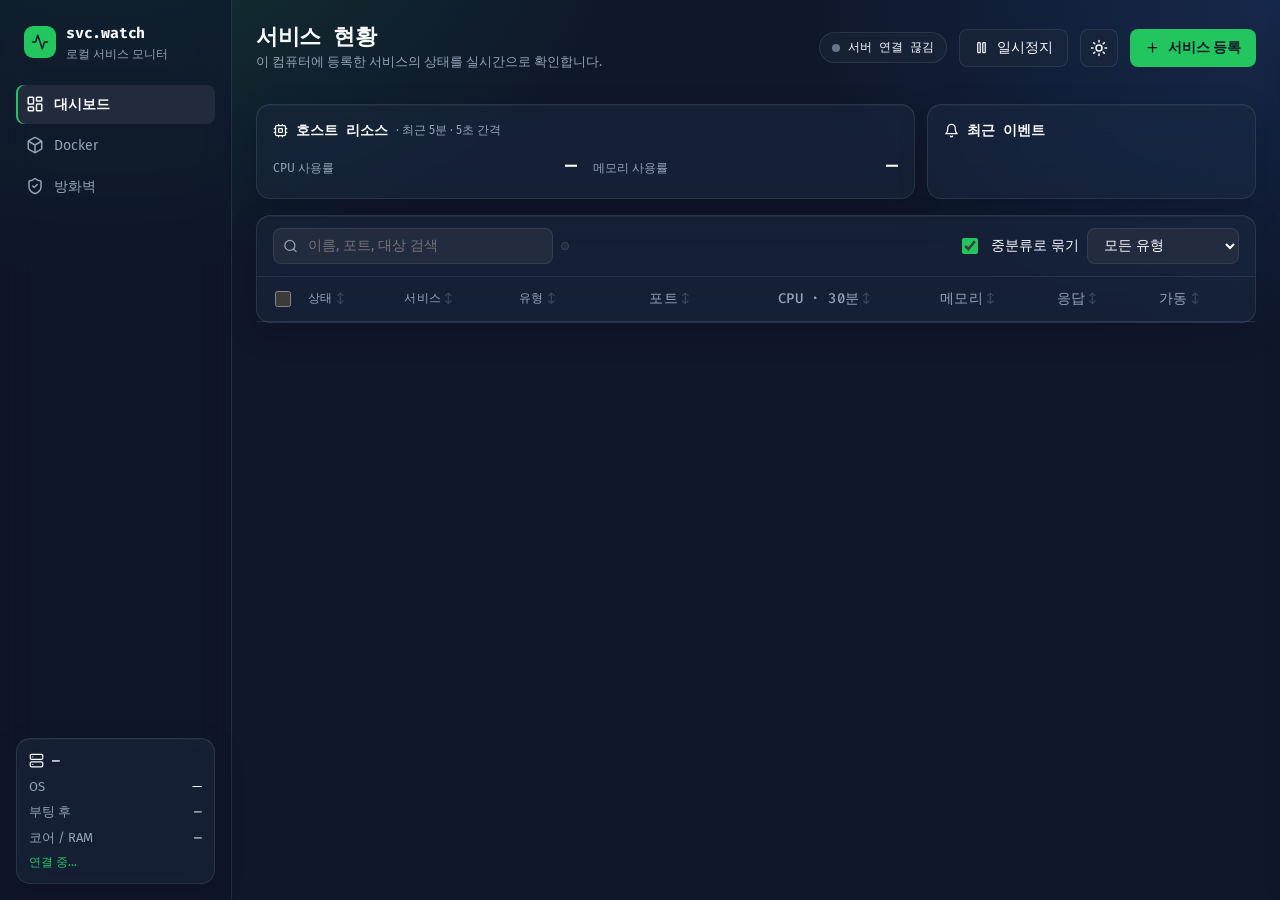
==== commit 7b84b30d: "중분류·체크박스로 여러 서비스 한 번에 시작/중지/재시작 - 중분류(group): 상세 팝업 개요·설정 탭·등록 화면에서 지정, 서비스 목록을 중분류별로 묶어 표시   (중분류로 " ====
--- a/frontend/index.html
+++ b/frontend/index.html
@@ -109,6 +109,7 @@
           </div>
           <div class="seg" id="statusSeg" role="group" aria-label="상태 필터"></div>
           <div class="spacer"></div>
+          <label class="check"><input type="checkbox" id="groupView" checked> 중분류로 묶기</label>
           <label class="sr-only" for="typeSel">유형 필터</label>
           <select class="input" id="typeSel">
             <option value="">모든 유형</option>
@@ -119,10 +120,12 @@
             <option value="task">작업 스케줄러</option>
           </select>
         </div>
+        <div class="selbar" id="selBar" role="region" aria-label="선택한 서비스 일괄 제어" hidden></div>
         <div class="table-wrap">
           <table>
             <thead>
               <tr>
+                <th class="selcell"><input type="checkbox" id="selAll" aria-label="보이는 서비스 모두 선택"></th>
                 <th data-sort="status"><button type="button">상태</button></th>
                 <th data-sort="name"><button type="button">서비스</button></th>
                 <th data-sort="type"><button type="button">유형</button></th>
@@ -289,6 +292,7 @@
   </div>
 </div>
 <datalist id="discoverList"></datalist>
+<datalist id="groupList"></datalist>
 
 <script src="app.js"></script>
 </body>
--- a/frontend/app.css
+++ b/frontend/app.css
@@ -412,3 +412,26 @@
 th.sorted { color: var(--color-foreground); }
 th.sorted[aria-sort="ascending"] button::after { content: "\25B2"; opacity: .9; font-size: 9px; }
 th.sorted[aria-sort="descending"] button::after { content: "\25BC"; opacity: .9; font-size: 9px; }
+
+/* 중분류 group header rows in the service list */
+tr.svc-group td { padding: 8px 14px; }
+tr.svc-group .grp { display: flex; align-items: center; gap: 8px; flex-wrap: wrap; font-family: var(--font-body); }
+tr.svc-group .grp b { color: var(--color-foreground); font-size: 13px; font-weight: 700; }
+tr.svc-group .grp-meta { font-weight: 400; }
+tr.svc-group .btn.sm { min-height: 28px; padding: 0 9px; font-size: 12px; }
+.grpform { display: flex; gap: 6px; align-items: center; max-width: 340px; }
+.grpform .input { min-height: 32px; flex: 1; }
+
+/* Checkbox selection */
+th.selcell, td.selcell { width: 36px; padding-left: 14px; padding-right: 0; cursor: pointer; }
+.selcell input, .grp input[type=checkbox] { width: 16px; height: 16px; accent-color: var(--color-accent); cursor: pointer; vertical-align: middle; }
+tbody tr.checked { background: color-mix(in srgb, var(--color-accent) 7%, transparent); }
+.selbar {
+  display: flex; align-items: center; gap: 8px; flex-wrap: wrap; padding: 10px 16px;
+  border-bottom: 1px solid var(--color-border);
+  background: color-mix(in srgb, var(--color-accent) 10%, transparent);
+  position: sticky; top: 0; z-index: 3;
+}
+.selbar .selcount { font-size: 14px; white-space: nowrap; }
+.selbar .selnames { font-size: 12px; min-width: 0; max-width: 520px; white-space: nowrap; overflow: hidden; text-overflow: ellipsis; }
+.selbar .btn.sm { min-height: 30px; }
